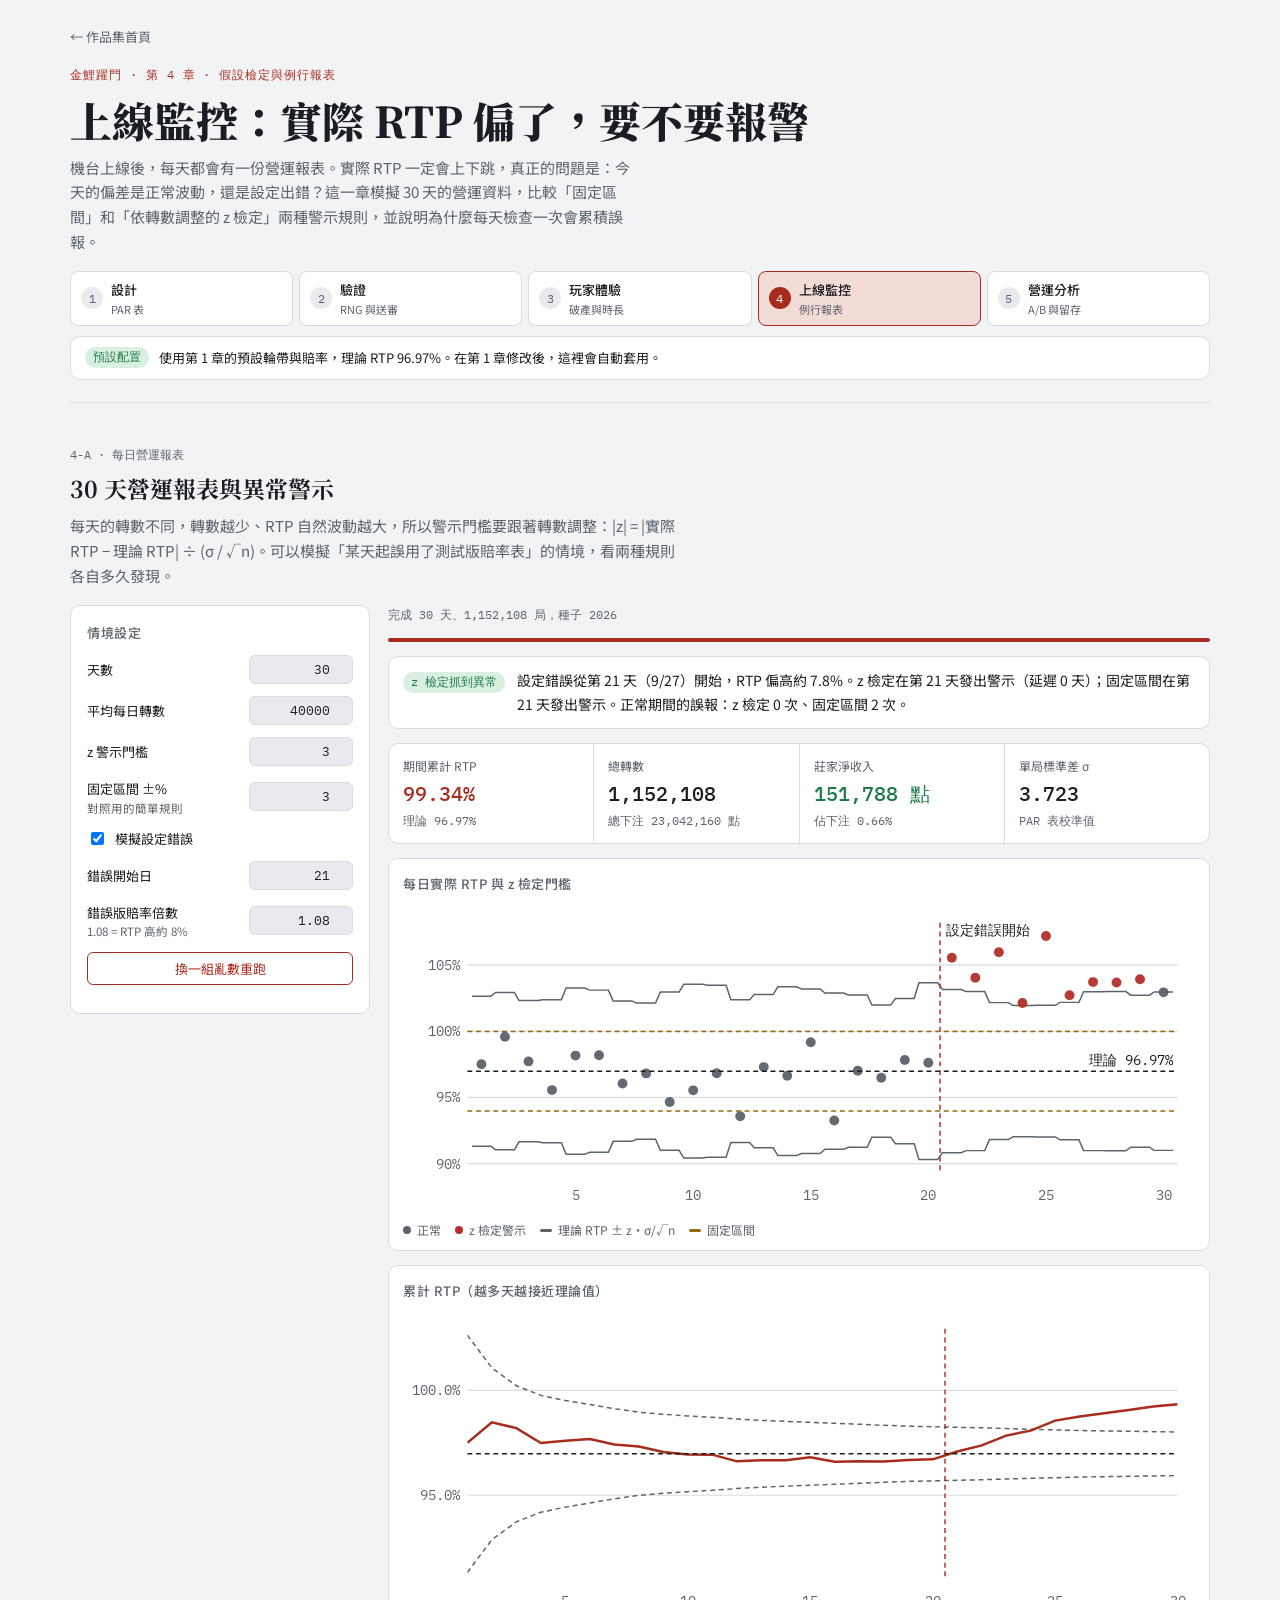
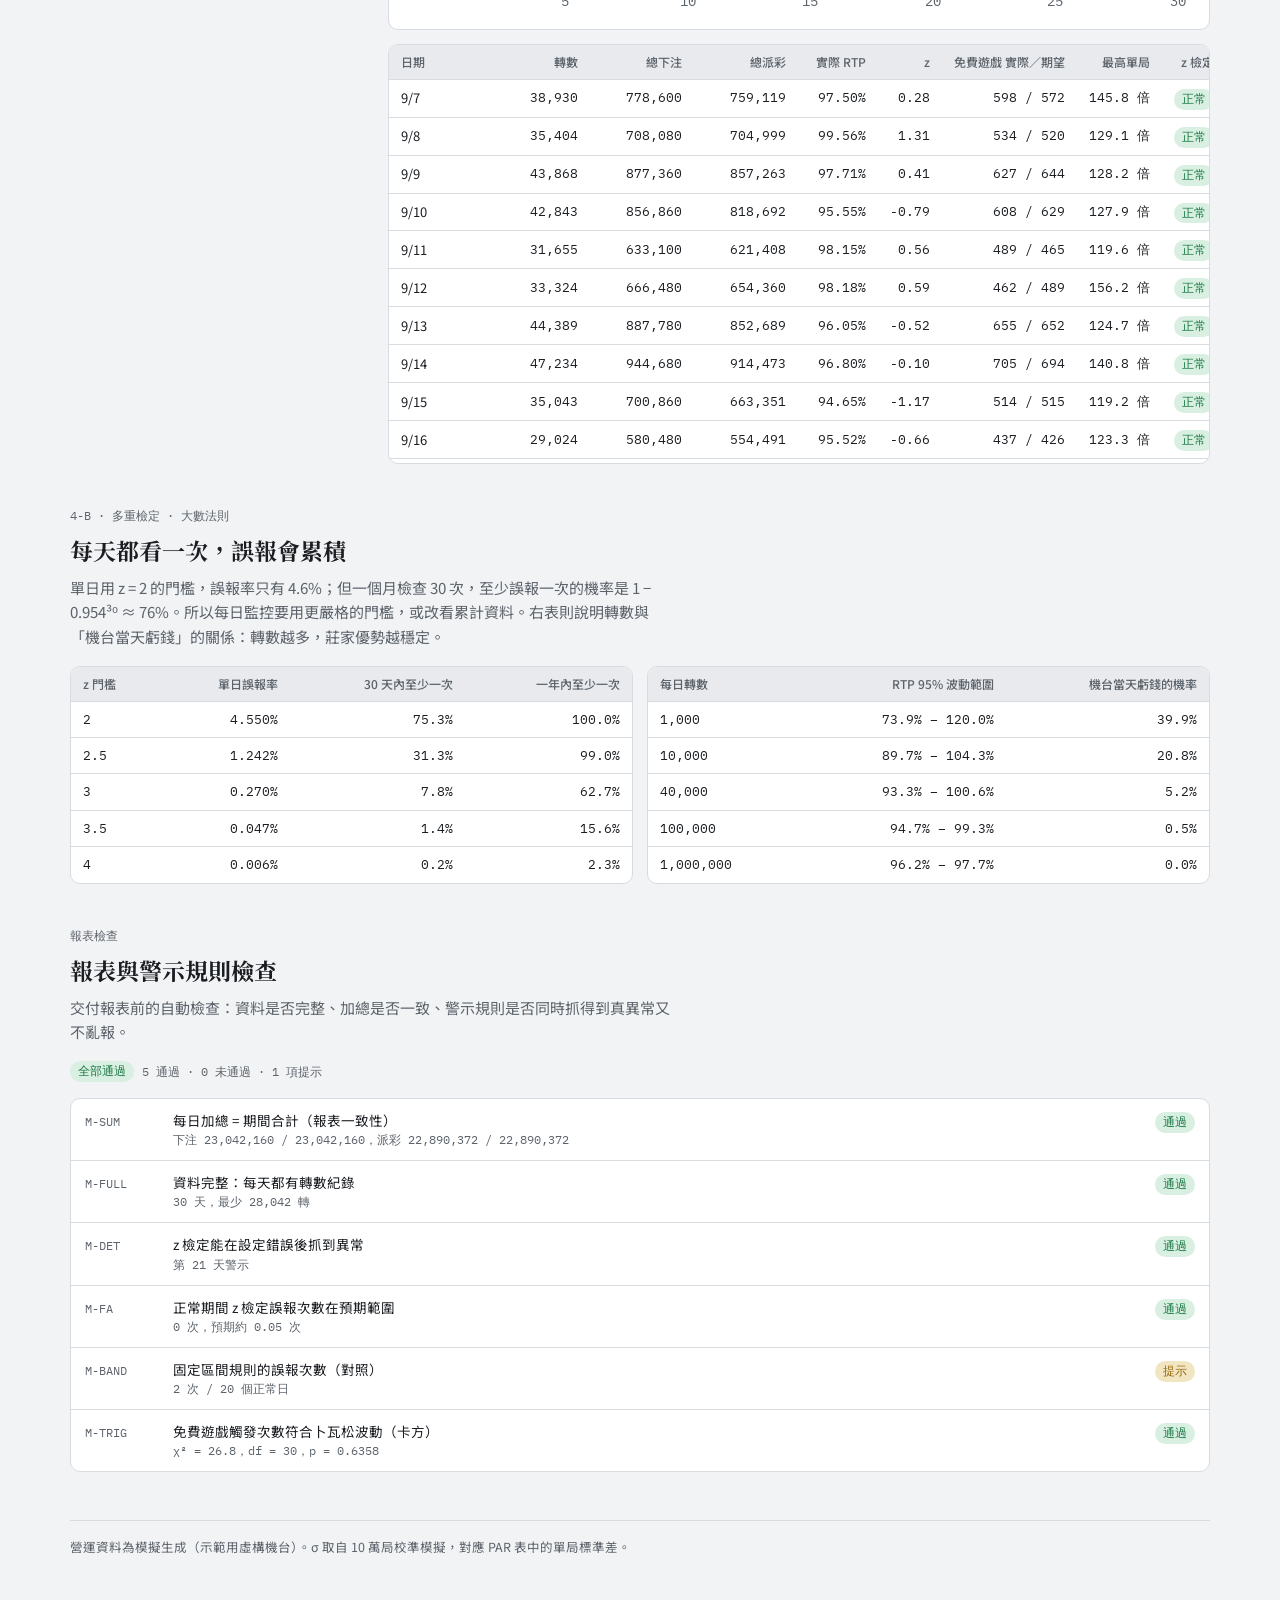
==== slot-monitor.html @ 578b5f15 "feat: 金鯉躍門擴充為五章數據生命週期主軸專案 - 新增共用老虎機數學引擎 assets/slot-engine.js，第 1 章配置自動套用到各章 - 第 2 章 驗證：RNG 卡方與序列相關檢" ====
<!doctype html>
<html lang="zh-Hant">
<head>
<meta charset="utf-8">
<meta name="viewport" content="width=device-width, initial-scale=1">
<title>金鯉躍門・上線監控</title>
<link rel="preconnect" href="https://fonts.googleapis.com">
<link rel="preconnect" href="https://fonts.gstatic.com" crossorigin>
<link rel="stylesheet" href="https://fonts.googleapis.com/css2?family=IBM+Plex+Mono:wght@400;500&family=Noto+Sans+TC:wght@400;500;700&family=Noto+Serif+TC:wght@700;900&display=swap">
<link rel="stylesheet" href="assets/site.css">
<style>
:root{--accent:#A82C1C;--accent-soft:#F3DCD6}
@media (prefers-color-scheme: dark){:root:not([data-theme="light"]){--accent:#E2654F;--accent-soft:#3B1C16}}
:root[data-theme="dark"]{--accent:#E2654F;--accent-soft:#3B1C16}
.report{max-height:420px;overflow:auto}
.report thead th{position:sticky;top:0}
</style>
</head>
<body>
<div class="wrap">
<a class="back" href="index.html">← 作品集首頁</a>
<header class="top">
  <div class="eyebrow">金鯉躍門 · 第 4 章 · 假設檢定與例行報表</div>
  <h1>上線監控：實際 RTP 偏了，要不要報警</h1>
  <p class="lede">機台上線後，每天都會有一份營運報表。實際 RTP 一定會上下跳，真正的問題是：今天的偏差是正常波動，還是設定出錯？這一章模擬 30 天的營運資料，比較「固定區間」和「依轉數調整的 z 檢定」兩種警示規則，並說明為什麼每天檢查一次會累積誤報。</p>
  <nav class="chapters" id="chapters" aria-label="金鯉躍門章節"></nav>
  <div class="cfg-banner" id="cfg"></div>
</header>

<section id="daily">
  <div class="sec-head">
    <span class="spec">4-A · 每日營運報表</span>
    <h2>30 天營運報表與異常警示</h2>
    <p>每天的轉數不同，轉數越少、RTP 自然波動越大，所以警示門檻要跟著轉數調整：|z| = |實際 RTP − 理論 RTP| ÷ (σ / √n)。可以模擬「某天起誤用了測試版賠率表」的情境，看兩種規則各自多久發現。</p>
  </div>
  <div class="layout">
    <div class="panel">
      <h3>情境設定</h3>
      <div class="field"><label for="mo-days">天數</label><input type="number" id="mo-days" value="30" min="7" max="90" step="1"></div>
      <div class="field"><label for="mo-spins">平均每日轉數</label><input type="number" id="mo-spins" value="40000" min="1000" max="200000" step="1000"></div>
      <div class="field"><label for="mo-z">z 警示門檻</label><input type="number" id="mo-z" value="3" min="1.5" max="5" step="0.5"></div>
      <div class="field"><label for="mo-band">固定區間 ±%<small>對照用的簡單規則</small></label><input type="number" id="mo-band" value="3" min="0.5" max="20" step="0.5"></div>
      <label class="check"><input type="checkbox" id="mo-anom" checked> 模擬設定錯誤</label>
      <div class="field"><label for="mo-aday">錯誤開始日</label><input type="number" id="mo-aday" value="21" min="2" max="90" step="1"></div>
      <div class="field"><label for="mo-ak">錯誤版賠率倍數<small>1.08 = RTP 高約 8%</small></label><input type="number" id="mo-ak" value="1.08" min="0.8" max="1.3" step="0.01"></div>
      <button class="btn" id="mo-seed" type="button">換一組亂數重跑</button>
      <div class="errors" id="mo-err" role="alert"></div>
    </div>
    <div class="results">
      <div class="row"><span class="spec" id="mo-status">準備中…</span></div>
      <div class="progress"><i id="mo-bar"></i></div>
      <div class="verdict" id="mo-verdict"></div>
      <div class="stats" id="mo-stats"></div>
      <div class="box">
        <div class="cap"><h3>每日實際 RTP 與 z 檢定門檻</h3></div>
        <div id="mo-chart"></div>
        <div class="legend"><span><i class="dot" style="background:var(--muted)"></i>正常</span><span><i class="dot" style="background:var(--bad)"></i>z 檢定警示</span><span><i style="background:var(--muted)"></i>理論 RTP ± z·σ/√n</span><span><i style="background:var(--warn)"></i>固定區間</span></div>
      </div>
      <div class="box">
        <div class="cap"><h3>累計 RTP（越多天越接近理論值）</h3></div>
        <div id="mo-cum"></div>
      </div>
      <div class="tbl-wrap report">
        <table aria-label="每日營運報表"><thead><tr><th>日期</th><th>轉數</th><th>總下注</th><th>總派彩</th><th>實際 RTP</th><th>z</th><th>免費遊戲 實際／期望</th><th>最高單局</th><th>z 檢定</th><th>固定區間</th></tr></thead><tbody id="mo-tbl"></tbody></table>
      </div>
    </div>
  </div>
</section>

<section id="multi">
  <div class="sec-head">
    <span class="spec">4-B · 多重檢定 · 大數法則</span>
    <h2>每天都看一次，誤報會累積</h2>
    <p>單日用 z = 2 的門檻，誤報率只有 4.6%；但一個月檢查 30 次，至少誤報一次的機率是 1 − 0.954³⁰ ≈ 76%。所以每日監控要用更嚴格的門檻，或改看累計資料。右表則說明轉數與「機台當天虧錢」的關係：轉數越多，莊家優勢越穩定。</p>
  </div>
  <div class="two">
    <div class="tbl-wrap">
      <table aria-label="多重檢定誤報率"><thead><tr><th>z 門檻</th><th>單日誤報率</th><th>30 天內至少一次</th><th>一年內至少一次</th></tr></thead><tbody id="mo-multi"></tbody></table>
    </div>
    <div class="tbl-wrap">
      <table aria-label="每日轉數與虧損機率"><thead><tr><th>每日轉數</th><th>RTP 95% 波動範圍</th><th>機台當天虧錢的機率</th></tr></thead><tbody id="mo-lln"></tbody></table>
    </div>
  </div>
</section>

<section id="qa">
  <div class="sec-head"><span class="spec">報表檢查</span><h2>報表與警示規則檢查</h2>
    <p>交付報表前的自動檢查：資料是否完整、加總是否一致、警示規則是否同時抓得到真異常又不亂報。</p></div>
  <div class="row" id="qa-sum"></div>
  <div class="qa" id="qa-list"></div>
</section>

<footer>營運資料為模擬生成（示範用虛構機台）。σ 取自 10 萬局校準模擬，對應 PAR 表中的單局標準差。</footer>
</div>

<script src="assets/lib.js"></script>
<script src="assets/slot-engine.js"></script>
<script>
(function(){
const {$,num,pct}=PF;
let ST,A,M,sigma=null,tok=null,seed=2026;const QA={};
SLOT.nav($('chapters'),'slot-monitor.html');
function init(){ST=SLOT.load();A=SLOT.banner($('cfg'),ST,init);M=SLOT.machine(ST.cfg);
  // 校準 σ（PAR 表的單局標準差）
  const r=PF.rng(999);let s=0,s2=0;const N=100000;for(let i=0;i<N;i++){const m=M.play(r).win/SLOT.BET;s+=m;s2+=m*m;}sigma=Math.sqrt(s2/N-(s/N)**2);
  renderStatic();run();}
function renderStatic(){
  $('mo-multi').innerHTML=[2,2.5,3,3.5,4].map(z=>{const a=2*(1-PF.normCdf(z));return `<tr><td class="mono">${z}</td><td class="mono">${pct(a,3)}</td><td class="mono">${pct(1-Math.pow(1-a,30),1)}</td><td class="mono">${pct(1-Math.pow(1-a,365),1)}</td></tr>`;}).join('');
  const edge=1-A.total;
  $('mo-lln').innerHTML=[1000,10000,40000,100000,1000000].map(n=>{const h=1.96*sigma/Math.sqrt(n),p=PF.normCdf(-edge*Math.sqrt(n)/sigma);
    return `<tr><td class="mono">${num(n)}</td><td class="mono">${pct(A.total-h,1)} – ${pct(A.total+h,1)}</td><td class="mono">${pct(p,1)}</td></tr>`;}).join('');
}
function run(){
  if(tok)tok.cancel=true;
  const v=id=>+$(id).value;
  const D=Math.round(v('mo-days')),avg=Math.round(v('mo-spins')),zt=v('mo-z'),band=v('mo-band')/100,anom=$('mo-anom').checked,aday=Math.round(v('mo-aday')),ak=v('mo-ak');
  const bad=[],msg=[];
  if(!(D>=7&&D<=90)){bad.push('mo-days');msg.push('天數需介於 7 到 90。');}
  if(!(avg>=1000&&avg<=200000)){bad.push('mo-spins');msg.push('每日轉數需介於 1,000 到 200,000。');}
  if(!(zt>=1.5&&zt<=5)){bad.push('mo-z');msg.push('z 門檻需介於 1.5 到 5。');}
  if(!(band>=0.005&&band<=0.2)){bad.push('mo-band');msg.push('固定區間需介於 0.5% 到 20%。');}
  if(anom&&!(aday>=2&&aday<=D)){bad.push('mo-aday');msg.push('錯誤開始日需介於第 2 天和最後一天之間。');}
  if(anom&&!(ak>=0.8&&ak<=1.3)){bad.push('mo-ak');msg.push('錯誤版倍數需介於 0.8 到 1.3。');}
  PF.invalid(['mo-days','mo-spins','mo-z','mo-band','mo-aday','mo-ak'],bad);$('mo-err').innerHTML=msg.map(m=>`<div>${m}</div>`).join('');
  if(bad.length){QA.mo=null;renderQA();return;}
  const r=PF.rng(seed),Mbad=SLOT.machine(SLOT.scaled(ST.cfg,ak));
  const days=[];for(let d=0;d<D;d++)days.push({n:Math.round(avg*(0.7+0.6*r())),bet:0,win:0,trig:0,max:0,bad:anom&&d+1>=aday});
  const idx=[];days.forEach((d,i)=>{idx.push(i);});
  let di=0,done=0;const total=days.reduce((a,b)=>a+b.n,0);
  tok=SLOT.chunked(total,30000,()=>{let d=days[di];while(done>=d.n){di++;done=0;d=days[di];}
      const g=(d.bad?Mbad:M).play(r);d.bet+=SLOT.BET;d.win+=g.win;if(g.trig)d.trig++;if(g.win/SLOT.BET>d.max)d.max=g.win/SLOT.BET;done++;},
    p=>{$('mo-bar').style.width=(p*100).toFixed(1)+'%';$('mo-status').textContent=`模擬營運中 ${num(p*total)} / ${num(total)} 局…`;},
    ()=>{$('mo-status').textContent=`完成 ${D} 天、${num(total)} 局，種子 ${seed}`;render(days,zt,band,anom,aday,ak);});
}
function render(days,zt,band,anom,aday,ak){
  const T=A.total,start=new Date(2026,8,7);
  let cb=0,cw=0;const cum=[],pts=[],up=[],lo=[],bu=[],bl=[];
  days.forEach((d,i)=>{d.rtp=d.win/d.bet;d.z=(d.rtp-T)/(sigma/Math.sqrt(d.n));d.zFlag=Math.abs(d.z)>zt;d.bFlag=Math.abs(d.rtp-T)>band;d.expTrig=d.n*A.pt;
    cb+=d.bet;cw+=d.win;const cn=cb/SLOT.BET;cum.push([i+1,cw/cb,cn]);
    pts.push([i+1,d.rtp,d.zFlag?'var(--bad)':'var(--muted)']);const h=zt*sigma/Math.sqrt(d.n);up.push([i+0.6,T+h],[i+1.4,T+h]);lo.push([i+0.6,T-h],[i+1.4,T-h]);});
  const zDet=days.findIndex(d=>d.bad&&d.zFlag),bDet=days.findIndex(d=>d.bad&&d.bFlag);
  const zFalse=days.filter(d=>!d.bad&&d.zFlag).length,bFalse=days.filter(d=>!d.bad&&d.bFlag).length,nGood=days.filter(d=>!d.bad).length;
  const trigChi=days.reduce((a,d)=>a+(d.trig-d.expTrig)**2/d.expTrig,0),trigP=PF.chi2Sf(trigChi,days.length);
  QA.mo={days,zDet,bDet,zFalse,bFalse,nGood,anom,trigChi,trigP,cb,cw,zt};
  const fmtDay=i=>{const d=new Date(start);d.setDate(d.getDate()+i);return `${d.getMonth()+1}/${d.getDate()}`;};
  $('mo-verdict').innerHTML=anom
    ?`<span class="pill ${zDet>=0?'ok':'bad'}">${zDet>=0?'z 檢定抓到異常':'z 檢定未抓到'}</span><span>設定錯誤從第 ${aday} 天（${fmtDay(aday-1)}）開始，RTP 偏高約 ${pct(T*(ak-1),1)}。z 檢定${zDet>=0?`在第 ${zDet+1} 天發出警示（延遲 ${zDet+1-aday} 天）`:'在模擬期間沒有發出警示，可以降低門檻或改看累計資料'}；固定區間${bDet>=0?`在第 ${bDet+1} 天發出警示`:'沒有發出警示'}。正常期間的誤報：z 檢定 ${zFalse} 次、固定區間 ${bFalse} 次。</span>`
    :`<span class="pill ${zFalse?'info':'ok'}">${zFalse?'有誤報':'沒有誤報'}</span><span>這 ${days.length} 天機台設定都正確。z 檢定誤報 ${zFalse} 次，固定區間誤報 ${bFalse} 次。固定區間不管轉數多寡都用同一個標準，轉數少的日子容易誤報，轉數多的日子又容易漏報。</span>`;
  PF.tiles($('mo-stats'),[
    ['期間累計 RTP',pct(cw/cb,2),'理論 '+pct(T,2),'hl'],
    ['總轉數',num(cb/SLOT.BET),'總下注 '+num(cb)+' 點'],
    ['莊家淨收入',num(cb-cw)+' 點','佔下注 '+pct(1-cw/cb,2),cb-cw<0?'alert':'good'],
    ['單局標準差 σ',sigma.toFixed(3),'PAR 表校準值']]);
  const ys=[...pts.map(p=>p[1]),...up.map(p=>p[1]),...lo.map(p=>p[1]),T-band,T+band];
  PF.chart($('mo-chart'),{label:'每日 RTP',x0:0.4,x1:days.length+0.6,y0:Math.min(...ys)-0.01,y1:Math.max(...ys)+0.01,yFmt:v=>Math.round(v*100)+'%',xStep:days.length>45?10:5,
    series:[{kind:'line',pts:up,stroke:'var(--muted)',sw:1.2},{kind:'line',pts:lo,stroke:'var(--muted)',sw:1.2},{kind:'dots',pts,r:4,op:0.95}],
    hmarks:[{y:T,color:'var(--ink)',label:'理論 '+pct(T,2)},{y:T+band,color:'var(--warn)'},{y:T-band,color:'var(--warn)'}],
    vmarks:anom?[{x:aday-0.5,color:'var(--bad)',label:'設定錯誤開始'}]:[]});
  const fu=[],fl=[];cum.forEach(([d,,cn])=>{const h=zt*sigma/Math.sqrt(cn);fu.push([d,T+h]);fl.push([d,T-h]);});
  const cy=[...cum.map(c=>c[1]),...fu.map(p=>p[1]),...fl.map(p=>p[1])];
  PF.chart($('mo-cum'),{label:'累計 RTP',x0:1,x1:days.length,y0:Math.min(...cy)-0.003,y1:Math.max(...cy)+0.003,yFmt:v=>(v*100).toFixed(1)+'%',xStep:days.length>45?10:5,
    series:[{kind:'line',pts:fu,stroke:'var(--muted)',dash:'4 3',sw:1.2},{kind:'line',pts:fl,stroke:'var(--muted)',dash:'4 3',sw:1.2},{kind:'line',pts:cum.map(c=>[c[0],c[1]]),stroke:'var(--accent)'}],
    hmarks:[{y:T,color:'var(--ink)'}],vmarks:anom?[{x:aday-0.5,color:'var(--bad)'}]:[]});
  $('mo-tbl').innerHTML=days.map((d,i)=>`<tr><td>${fmtDay(i)}${d.bad?' <span class="pill bad">錯誤版</span>':''}</td><td class="mono">${num(d.n)}</td><td class="mono">${num(d.bet)}</td><td class="mono">${num(d.win)}</td><td class="mono">${pct(d.rtp,2)}</td><td class="mono">${d.z.toFixed(2)}</td><td class="mono">${d.trig} / ${d.expTrig.toFixed(0)}</td><td class="mono">${num(d.max,1)} 倍</td><td>${d.zFlag?'<span class="pill bad">警示</span>':'<span class="pill ok">正常</span>'}</td><td>${d.bFlag?'<span class="pill bad">警示</span>':'<span class="pill ok">正常</span>'}</td></tr>`).join('')
    +`<tr><td><b>合計</b></td><td class="mono">${num(cb/SLOT.BET)}</td><td class="mono">${num(cb)}</td><td class="mono">${num(cw)}</td><td class="mono">${pct(cw/cb,2)}</td><td></td><td class="mono">${days.reduce((a,d)=>a+d.trig,0)} / ${days.reduce((a,d)=>a+d.expTrig,0).toFixed(0)}</td><td></td><td></td><td></td></tr>`;
  renderQA();
}
function renderQA(){
  const rows=[];
  if(QA.mo){const m=QA.mo;
    const sumB=m.days.reduce((a,d)=>a+d.bet,0),sumW=m.days.reduce((a,d)=>a+d.win,0);
    rows.push(['M-SUM','每日加總 = 期間合計（報表一致性）',`下注 ${num(sumB)} / ${num(m.cb)}，派彩 ${num(Math.round(sumW))} / ${num(Math.round(m.cw))}`,sumB===m.cb&&Math.abs(sumW-m.cw)<1e-6?'ok':'bad']);
    rows.push(['M-FULL','資料完整：每天都有轉數紀錄',`${m.days.length} 天，最少 ${num(Math.min(...m.days.map(d=>d.n)))} 轉`,m.days.every(d=>d.n>0)?'ok':'bad']);
    if(m.anom)rows.push(['M-DET','z 檢定能在設定錯誤後抓到異常',m.zDet>=0?`第 ${m.zDet+1} 天警示`:'未警示',m.zDet>=0?'ok':'info']);
    const exp=m.nGood*2*(1-PF.normCdf(m.zt));
    rows.push(['M-FA','正常期間 z 檢定誤報次數在預期範圍',`${m.zFalse} 次，預期約 ${exp.toFixed(2)} 次`,m.zFalse<=Math.max(2,exp*3)?'ok':'info']);
    rows.push(['M-BAND','固定區間規則的誤報次數（對照）',`${m.bFalse} 次 / ${m.nGood} 個正常日`,'info']);
    rows.push(['M-TRIG','免費遊戲觸發次數符合卜瓦松波動（卡方）',`χ² = ${m.trigChi.toFixed(1)}，df = ${m.days.length}，p = ${PF.fmtP(m.trigP)}`,m.trigP>=0.01?'ok':'info']);}
  PF.checks($('qa-list'),$('qa-sum'),rows);
}
const d=PF.debounce(run,400);['mo-days','mo-spins','mo-z','mo-band','mo-anom','mo-aday','mo-ak'].forEach(id=>$(id).addEventListener('input',d));
$('mo-seed').addEventListener('click',()=>{seed++;run();});
init();
})();
</script>
</body>
</html>
---- assets/site.css ----
/* 共用樣式：各頁以 --accent 決定主色，其餘 token 共用；版面為單欄章節，章節內「參數面板 + 結果」兩欄 */
:root{
  --bg:#F2F3F4; --surface:#FFFFFF; --sunk:#E8EAED; --ink:#1A1D21; --muted:#5C636B; --line:#D8DCE0;
  --accent:#0A766E; --accent-soft:#D3ECE9;
  --ok:#1B7A45; --ok-soft:#D8EFE1; --bad:#B3312A; --bad-soft:#F6DCD9; --warn:#94690C; --warn-soft:#F2E5C2;
  --c1:#2F6FB2; --c2:#C2571A; --c3:#6B4FA8;
  --f-display:"Noto Serif TC","Songti TC",serif;
  --f-body:"Noto Sans TC","Microsoft JhengHei",system-ui,sans-serif;
  --f-mono:"IBM Plex Mono",ui-monospace,Consolas,monospace;
}
@media (prefers-color-scheme: dark){:root:not([data-theme="light"]){
  --bg:#121417; --surface:#1A1D22; --sunk:#22262C; --ink:#E7EAEE; --muted:#9AA2AC; --line:#2D3239;
  --accent-soft:#1B2E2C;
  --ok:#55C487; --ok-soft:#173022; --bad:#F06C5F; --bad-soft:#3A1C1A; --warn:#DDB04D; --warn-soft:#3A2E14;
  --c1:#6FA8E8; --c2:#F0925A; --c3:#A88BE6; color-scheme:dark;
}}
:root[data-theme="dark"]{
  --bg:#121417; --surface:#1A1D22; --sunk:#22262C; --ink:#E7EAEE; --muted:#9AA2AC; --line:#2D3239;
  --accent-soft:#1B2E2C;
  --ok:#55C487; --ok-soft:#173022; --bad:#F06C5F; --bad-soft:#3A1C1A; --warn:#DDB04D; --warn-soft:#3A2E14;
  --c1:#6FA8E8; --c2:#F0925A; --c3:#A88BE6; color-scheme:dark;
}
*{box-sizing:border-box}
body{margin:0;background:var(--bg);color:var(--ink);font-family:var(--f-body);font-size:15px;line-height:1.65}
.wrap{max-width:1180px;margin:0 auto;padding-inline:20px;padding-block:24px 64px}
a{color:var(--accent)}
.back{display:inline-block;font-size:13px;text-decoration:none;color:var(--muted);margin-bottom:18px}
.back:hover,.back:focus-visible{color:var(--accent)}
header.top{display:grid;gap:10px;padding-bottom:22px;border-bottom:1px solid var(--line)}
.eyebrow{font-family:var(--f-mono);font-size:12px;letter-spacing:.08em;text-transform:uppercase;color:var(--accent)}
h1{font-family:var(--f-display);font-weight:900;font-size:clamp(28px,4.2vw,42px);line-height:1.2;margin:0;text-wrap:balance}
h2{font-family:var(--f-display);font-size:23px;margin:0;text-wrap:balance}
h3{font-size:13px;margin:0;color:var(--muted);font-weight:500;letter-spacing:.04em}
p{margin:0}
.lede{max-width:70ch;color:var(--muted)}
.mono{font-family:var(--f-mono);font-variant-numeric:tabular-nums}
.muted{color:var(--muted)}
nav.toc{display:flex;flex-wrap:wrap;gap:8px;margin-top:4px}
nav.toc a{font-size:13px;color:var(--ink);text-decoration:none;border:1px solid var(--line);border-radius:999px;padding:4px 12px;background:var(--surface)}
nav.toc a:hover,nav.toc a:focus-visible{border-color:var(--accent);color:var(--accent);outline:none}
section{padding-top:42px;display:grid;gap:16px}
.sec-head{display:grid;gap:6px}
.sec-head p{color:var(--muted);max-width:76ch}
.spec{font-family:var(--f-mono);font-size:12px;color:var(--muted)}
.layout{display:grid;grid-template-columns:300px minmax(0,1fr);gap:18px;align-items:start}
@media (max-width:880px){.layout{grid-template-columns:minmax(0,1fr)}}
.panel{background:var(--surface);border:1px solid var(--line);border-radius:10px;padding:16px;display:grid;gap:12px;min-width:0}
.field{display:grid;grid-template-columns:1fr 104px;align-items:center;gap:8px;font-size:13px}
.field small{display:block;color:var(--muted);font-size:11.5px;line-height:1.4}
.field input,.field select{width:100%}
input[type=number],select,textarea{font-family:var(--f-mono);font-size:13px;padding:5px 7px;border:1px solid var(--line);border-radius:6px;background:var(--sunk);color:var(--ink);font-variant-numeric:tabular-nums}
input[type=number]{text-align:right}
textarea{width:100%;font-family:var(--f-body);resize:vertical;line-height:1.5}
input[type=range]{width:100%;accent-color:var(--accent)}
input:focus-visible,select:focus-visible,textarea:focus-visible,button:focus-visible{outline:2px solid var(--accent);outline-offset:1px}
input[aria-invalid=true],textarea[aria-invalid=true]{border-color:var(--bad);background:var(--bad-soft)}
.check{display:flex;gap:8px;align-items:center;font-size:13px}
.formula{font-family:var(--f-mono);font-size:12px;background:var(--sunk);border-radius:6px;padding:10px;line-height:1.7;overflow-x:auto;white-space:nowrap}
.errors{font-size:12.5px;color:var(--bad);display:grid;gap:2px}
.results{display:grid;gap:14px;min-width:0}
.stats{display:grid;grid-template-columns:repeat(4,minmax(0,1fr));gap:1px;background:var(--line);border:1px solid var(--line);border-radius:10px;overflow:hidden}
.stats.three{grid-template-columns:repeat(3,minmax(0,1fr))}
@media (max-width:620px){.stats,.stats.three{grid-template-columns:repeat(2,minmax(0,1fr))}}
.stat{background:var(--surface);padding:12px 14px;display:grid;gap:2px;min-width:0}
.stat .k{font-size:12px;color:var(--muted)}
.stat .v{font-family:var(--f-mono);font-size:20px;font-weight:500;font-variant-numeric:tabular-nums;overflow-wrap:anywhere}
.stat .s{font-size:11.5px;color:var(--muted);font-family:var(--f-mono);overflow-wrap:anywhere}
.stat.hl .v{color:var(--accent)}
.stat.good .v{color:var(--ok)}
.stat.alert .v{color:var(--bad)}
.box{background:var(--surface);border:1px solid var(--line);border-radius:10px;padding:14px 14px 10px;display:grid;gap:8px;min-width:0}
.box .cap{display:flex;justify-content:space-between;gap:12px;flex-wrap:wrap;align-items:baseline}
.note{font-size:12.5px;color:var(--muted)}
.legend{display:flex;flex-wrap:wrap;gap:14px;font-size:12px;color:var(--muted)}
.legend span{display:inline-flex;gap:6px;align-items:center}
.legend i{width:12px;height:3px;border-radius:2px;display:inline-block}
.legend i.dot{width:8px;height:8px;border-radius:50%}
svg{width:100%;height:auto;display:block}
svg .grid{stroke:var(--line);stroke-width:1}
svg .axis{stroke:var(--muted);stroke-width:1}
svg text{font-family:var(--f-mono);font-size:11px;fill:var(--muted)}
svg text.mk{fill:var(--ink)}
.two{display:grid;grid-template-columns:repeat(2,minmax(0,1fr));gap:14px}
@media (max-width:980px){.two{grid-template-columns:minmax(0,1fr)}}
.tbl-wrap{overflow-x:auto;background:var(--surface);border:1px solid var(--line);border-radius:10px}
table{border-collapse:collapse;width:100%;font-size:13px}
th,td{padding:7px 12px;text-align:right;border-bottom:1px solid var(--line);white-space:nowrap;font-variant-numeric:tabular-nums}
th{font-weight:500;color:var(--muted);font-size:12px;background:var(--sunk)}
th:first-child,td:first-child{text-align:left}
tr:last-child td{border-bottom:none}
td.mono{font-family:var(--f-mono)}
td input[type=number]{width:72px}
button.btn{font-family:var(--f-body);font-size:13px;border:1px solid var(--accent);color:var(--accent);background:transparent;border-radius:6px;padding:6px 12px;cursor:pointer}
button.btn:hover{background:var(--accent-soft)}
button.btn.solid{background:var(--accent);color:var(--surface)}
.row{display:flex;gap:8px;flex-wrap:wrap;align-items:center}
.pill{display:inline-block;font-family:var(--f-mono);font-size:11.5px;padding:1px 8px;border-radius:999px;white-space:nowrap}
.pill.ok{background:var(--ok-soft);color:var(--ok)}
.pill.bad{background:var(--bad-soft);color:var(--bad)}
.pill.info{background:var(--warn-soft);color:var(--warn)}
.verdict{display:flex;gap:12px;align-items:flex-start;padding:12px 14px;border-radius:10px;border:1px solid var(--line);background:var(--surface);font-size:14px}
.verdict .pill{margin-top:3px}
.qa{display:grid;background:var(--surface);border:1px solid var(--line);border-radius:10px;overflow:hidden}
.qa-row{display:grid;grid-template-columns:76px minmax(0,1fr) auto;gap:12px;padding:10px 14px;border-bottom:1px solid var(--line);align-items:baseline}
.qa-row:last-child{border-bottom:none}
.qa-row .id{font-family:var(--f-mono);font-size:12px;color:var(--muted)}
.qa-row .d{font-size:13.5px;min-width:0}
.qa-row .d small{display:block;color:var(--muted);font-family:var(--f-mono);font-size:11.5px;overflow-wrap:anywhere}
@media (max-width:520px){.qa-row{grid-template-columns:minmax(0,1fr) auto}.qa-row .id{grid-column:1/-1}}
.hbar{display:flex;align-items:center;gap:8px;justify-content:flex-end}
.hbar i{display:block;height:7px;border-radius:3px;background:var(--accent);min-width:1px}
/* 金鯉躍門章節導覽 */
.chapters{display:grid;grid-template-columns:repeat(5,minmax(0,1fr));gap:6px;margin-top:6px}
@media (max-width:760px){.chapters{grid-template-columns:repeat(2,minmax(0,1fr))}}
.chapters a{display:flex;gap:8px;align-items:center;text-decoration:none;color:var(--ink);background:var(--surface);border:1px solid var(--line);border-radius:8px;padding:7px 10px;min-width:0}
.chapters a:hover,.chapters a:focus-visible{border-color:var(--accent);outline:none}
.chapters a.on{border-color:var(--accent);background:var(--accent-soft)}
.chapters .n{font-family:var(--f-mono);font-size:12px;width:22px;height:22px;flex:none;display:grid;place-items:center;border-radius:50%;background:var(--sunk);color:var(--muted)}
.chapters a.on .n{background:var(--accent);color:var(--surface)}
.chapters b{display:block;font-size:13px;font-weight:500}
.chapters small{display:block;font-size:11px;color:var(--muted)}
.cfg-banner{display:flex;gap:10px;align-items:center;flex-wrap:wrap;font-size:13px;padding:10px 14px;border:1px solid var(--line);border-radius:10px;background:var(--surface)}
.progress{height:4px;background:var(--sunk);border-radius:2px;overflow:hidden}
.progress i{display:block;height:100%;width:0;background:var(--accent)}
footer{margin-top:48px;padding-top:16px;border-top:1px solid var(--line);font-size:12.5px;color:var(--muted)}
@media (prefers-reduced-motion:reduce){*{transition:none!important}}
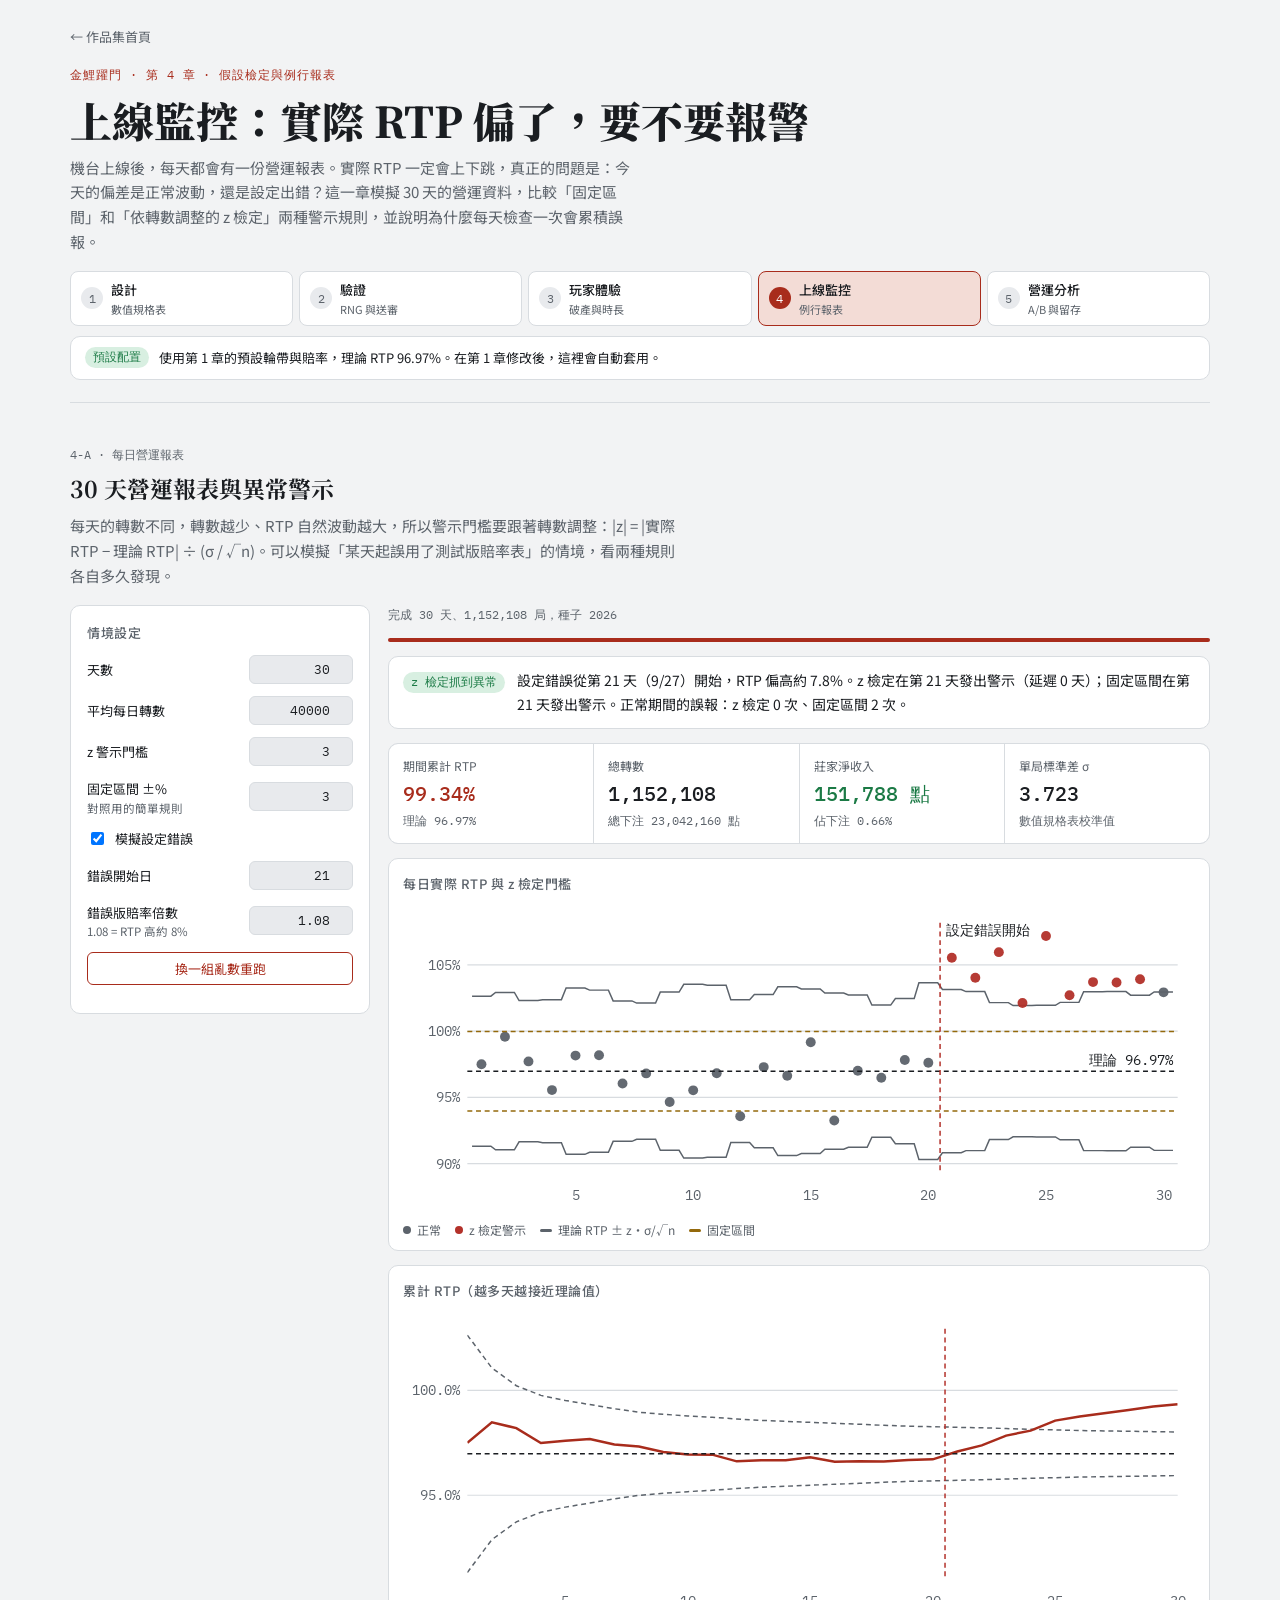
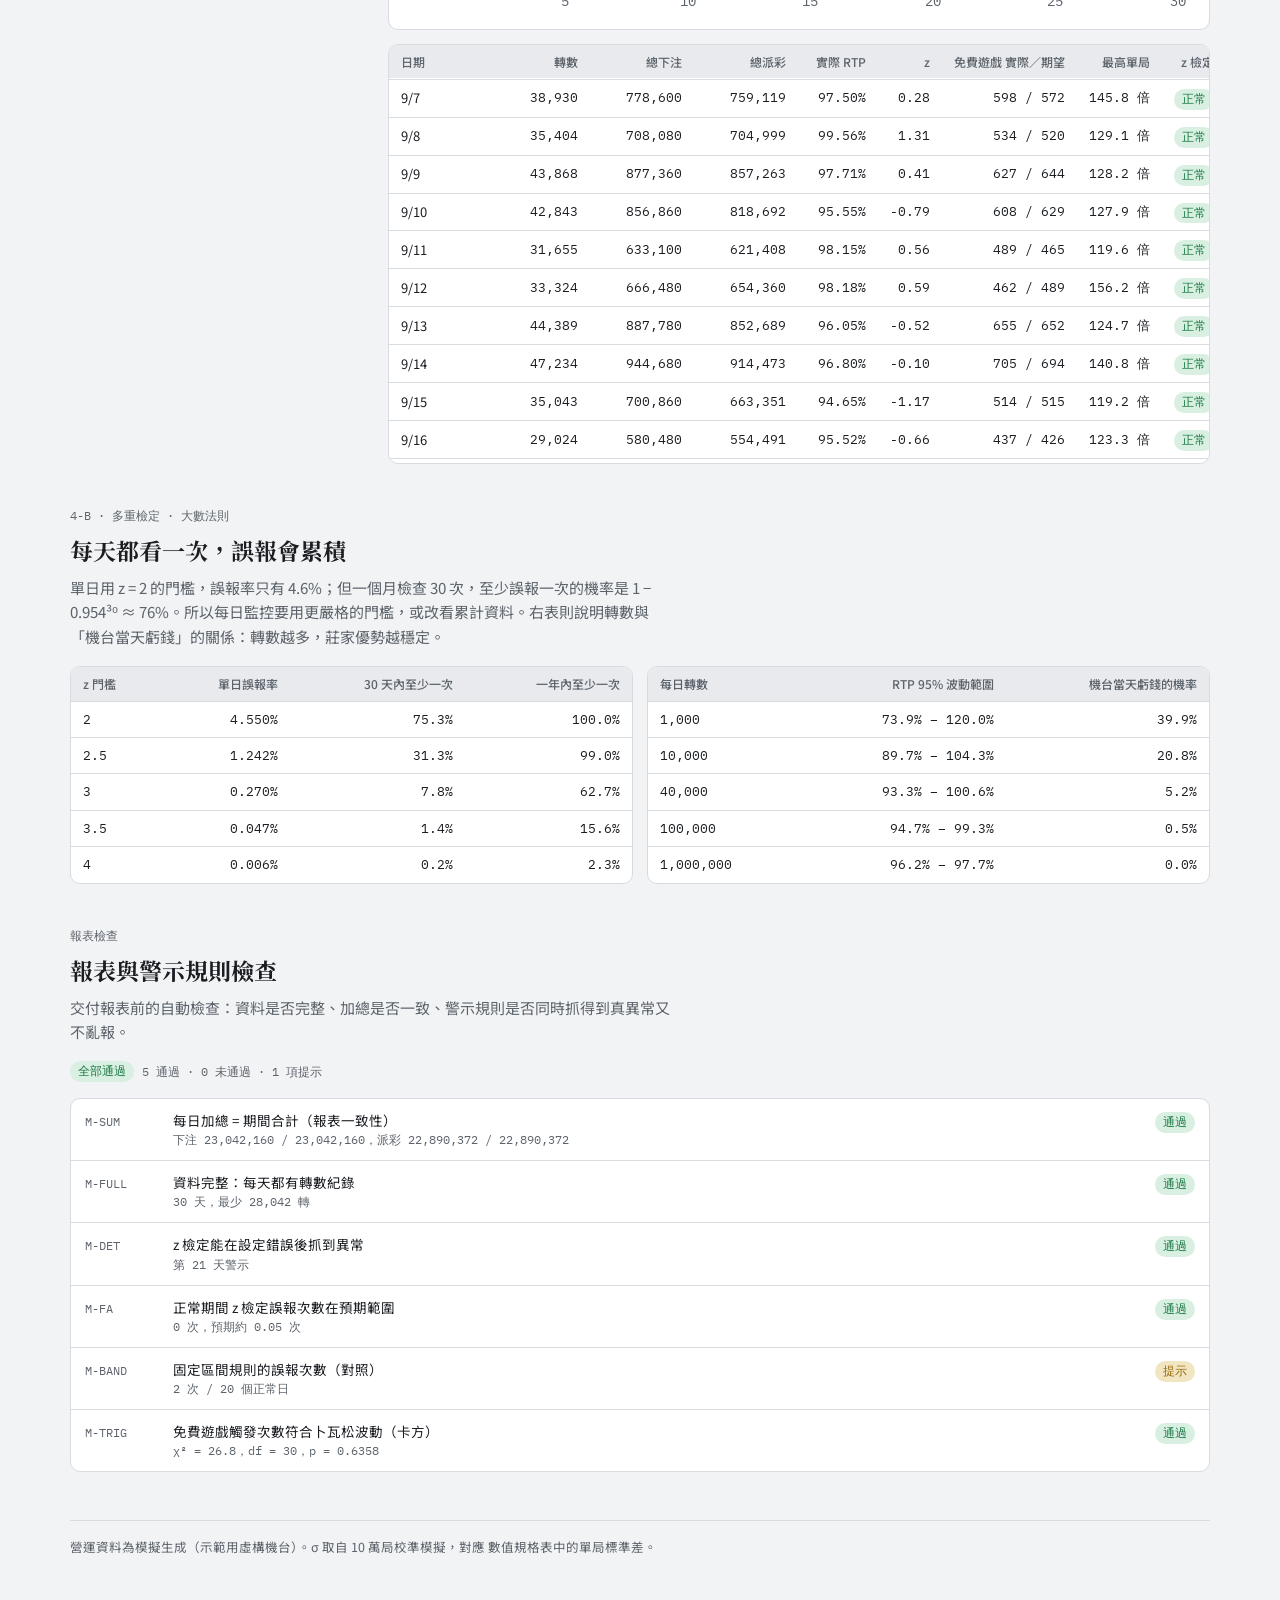
==== commit c0506f16: "docs: 將「PAR 表」改稱「數值規格表」 - 網頁、章節導覽、README、Excel、SQL 註解的顯示文字統一改名 - 第 1 章區段編號由 PAR-1/2/3 改為 1-A/1-B/1-C" ====
--- a/slot-monitor.html
+++ b/slot-monitor.html
@@ -90,7 +90,7 @@
   <div class="qa" id="qa-list"></div>
 </section>
 
-<footer>營運資料為模擬生成（示範用虛構機台）。σ 取自 10 萬局校準模擬，對應 PAR 表中的單局標準差。</footer>
+<footer>營運資料為模擬生成（示範用虛構機台）。σ 取自 10 萬局校準模擬，對應 數值規格表中的單局標準差。</footer>
 </div>
 
 <script src="assets/lib.js"></script>
@@ -101,7 +101,7 @@
 let ST,A,M,sigma=null,tok=null,seed=2026;const QA={};
 SLOT.nav($('chapters'),'slot-monitor.html');
 function init(){ST=SLOT.load();A=SLOT.banner($('cfg'),ST,init);M=SLOT.machine(ST.cfg);
-  // 校準 σ（PAR 表的單局標準差）
+  // 校準 σ（數值規格表的單局標準差）
   const r=PF.rng(999);let s=0,s2=0;const N=100000;for(let i=0;i<N;i++){const m=M.play(r).win/SLOT.BET;s+=m;s2+=m*m;}sigma=Math.sqrt(s2/N-(s/N)**2);
   renderStatic();run();}
 function renderStatic(){
@@ -150,7 +150,7 @@
     ['期間累計 RTP',pct(cw/cb,2),'理論 '+pct(T,2),'hl'],
     ['總轉數',num(cb/SLOT.BET),'總下注 '+num(cb)+' 點'],
     ['莊家淨收入',num(cb-cw)+' 點','佔下注 '+pct(1-cw/cb,2),cb-cw<0?'alert':'good'],
-    ['單局標準差 σ',sigma.toFixed(3),'PAR 表校準值']]);
+    ['單局標準差 σ',sigma.toFixed(3),'數值規格表校準值']]);
   const ys=[...pts.map(p=>p[1]),...up.map(p=>p[1]),...lo.map(p=>p[1]),T-band,T+band];
   PF.chart($('mo-chart'),{label:'每日 RTP',x0:0.4,x1:days.length+0.6,y0:Math.min(...ys)-0.01,y1:Math.max(...ys)+0.01,yFmt:v=>Math.round(v*100)+'%',xStep:days.length>45?10:5,
     series:[{kind:'line',pts:up,stroke:'var(--muted)',sw:1.2},{kind:'line',pts:lo,stroke:'var(--muted)',sw:1.2},{kind:'dots',pts,r:4,op:0.95}],
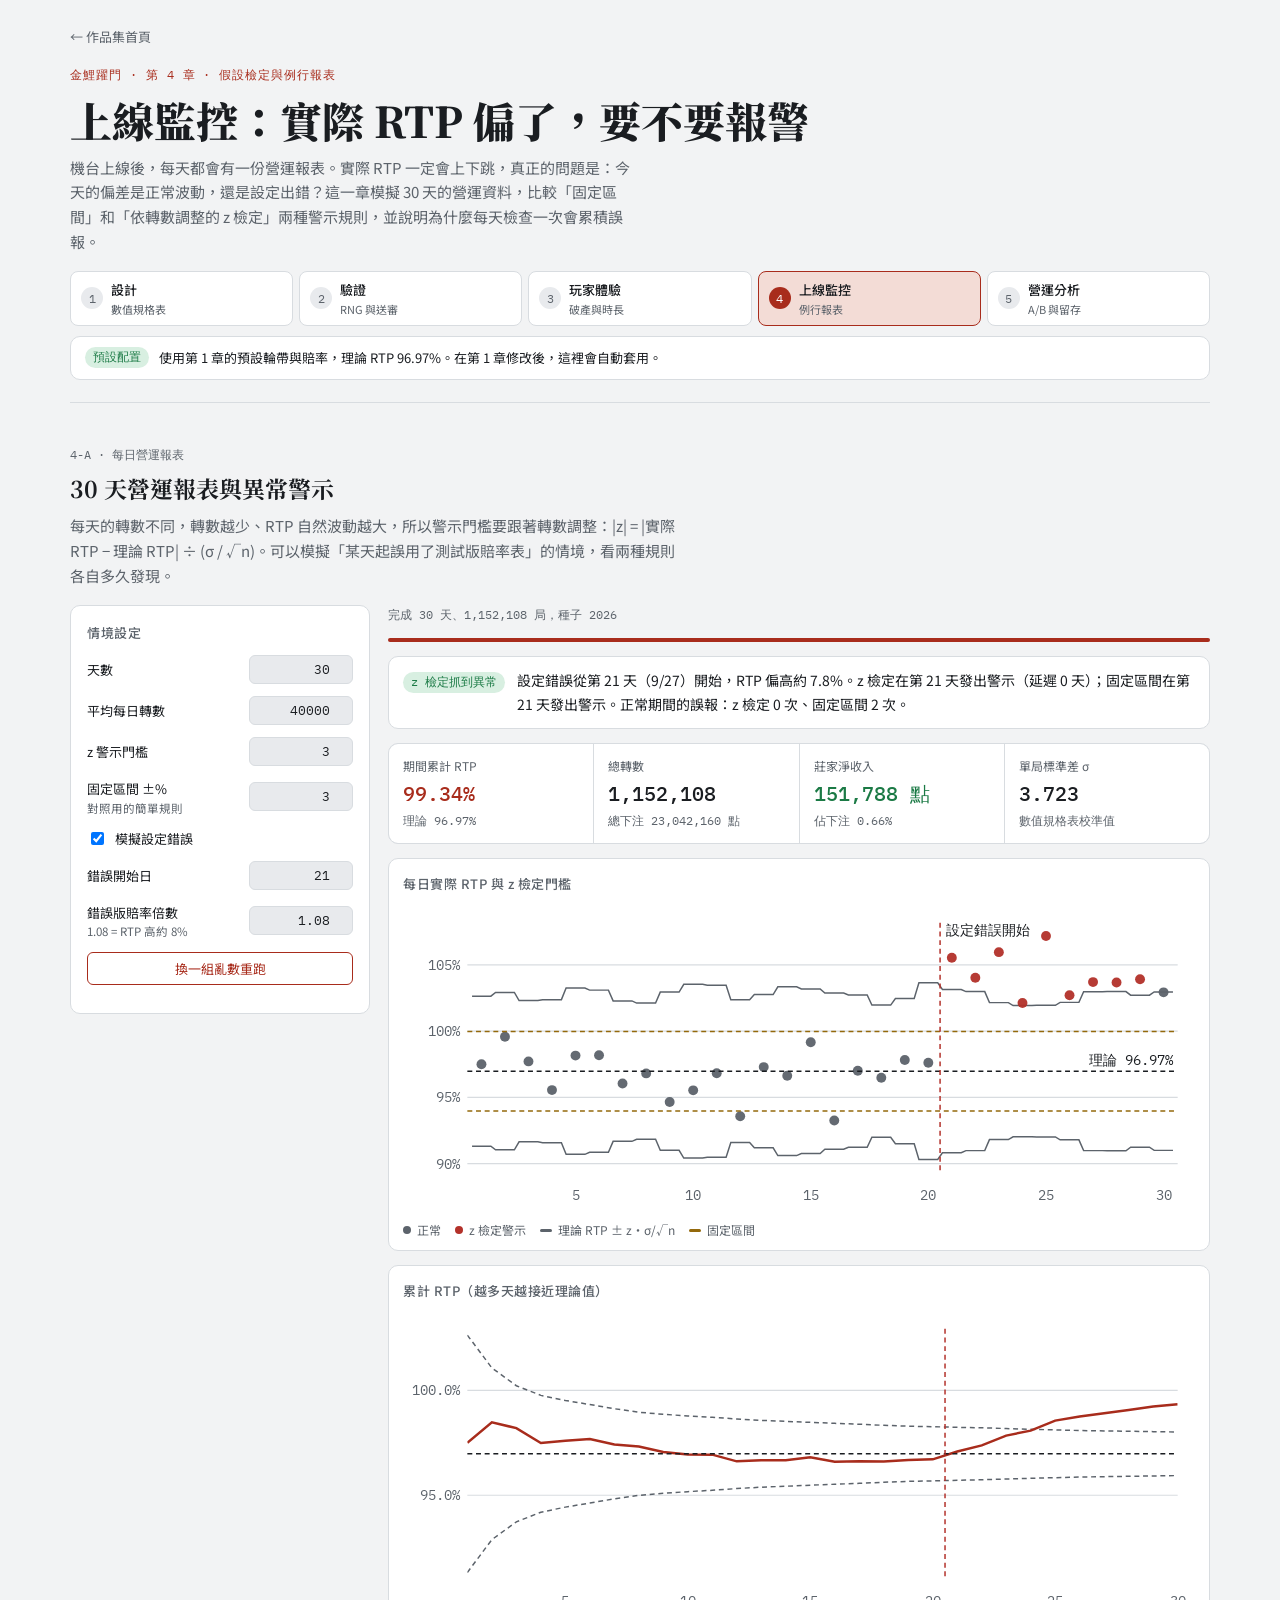
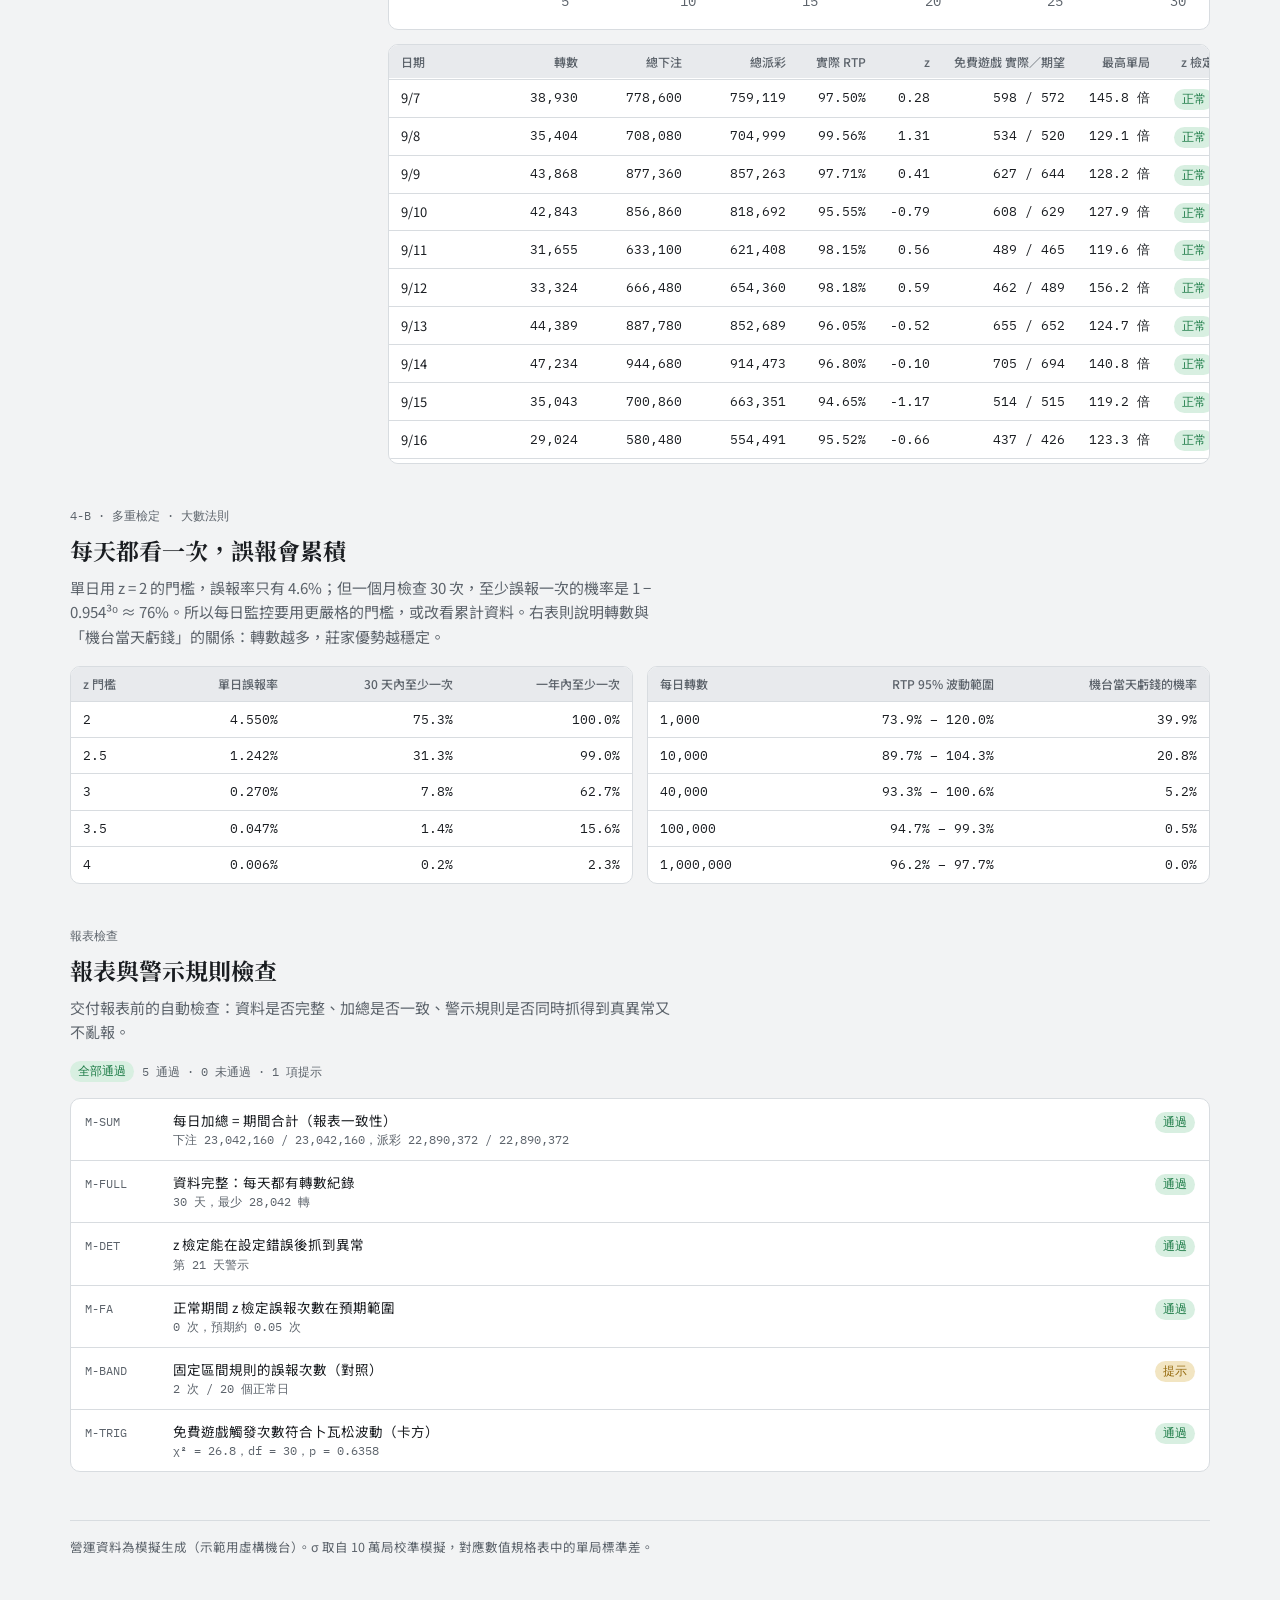
==== commit 393711c6: "fix: 修正改名後殘留的多餘空格，標題改為「金鯉躍門・數值規格表」 Co-Authored-By: Claude Opus 5.5 <noreply@anthropic.com>" ====
--- a/slot-monitor.html
+++ b/slot-monitor.html
@@ -90,7 +90,7 @@
   <div class="qa" id="qa-list"></div>
 </section>
 
-<footer>營運資料為模擬生成（示範用虛構機台）。σ 取自 10 萬局校準模擬，對應 數值規格表中的單局標準差。</footer>
+<footer>營運資料為模擬生成（示範用虛構機台）。σ 取自 10 萬局校準模擬，對應數值規格表中的單局標準差。</footer>
 </div>
 
 <script src="assets/lib.js"></script>
